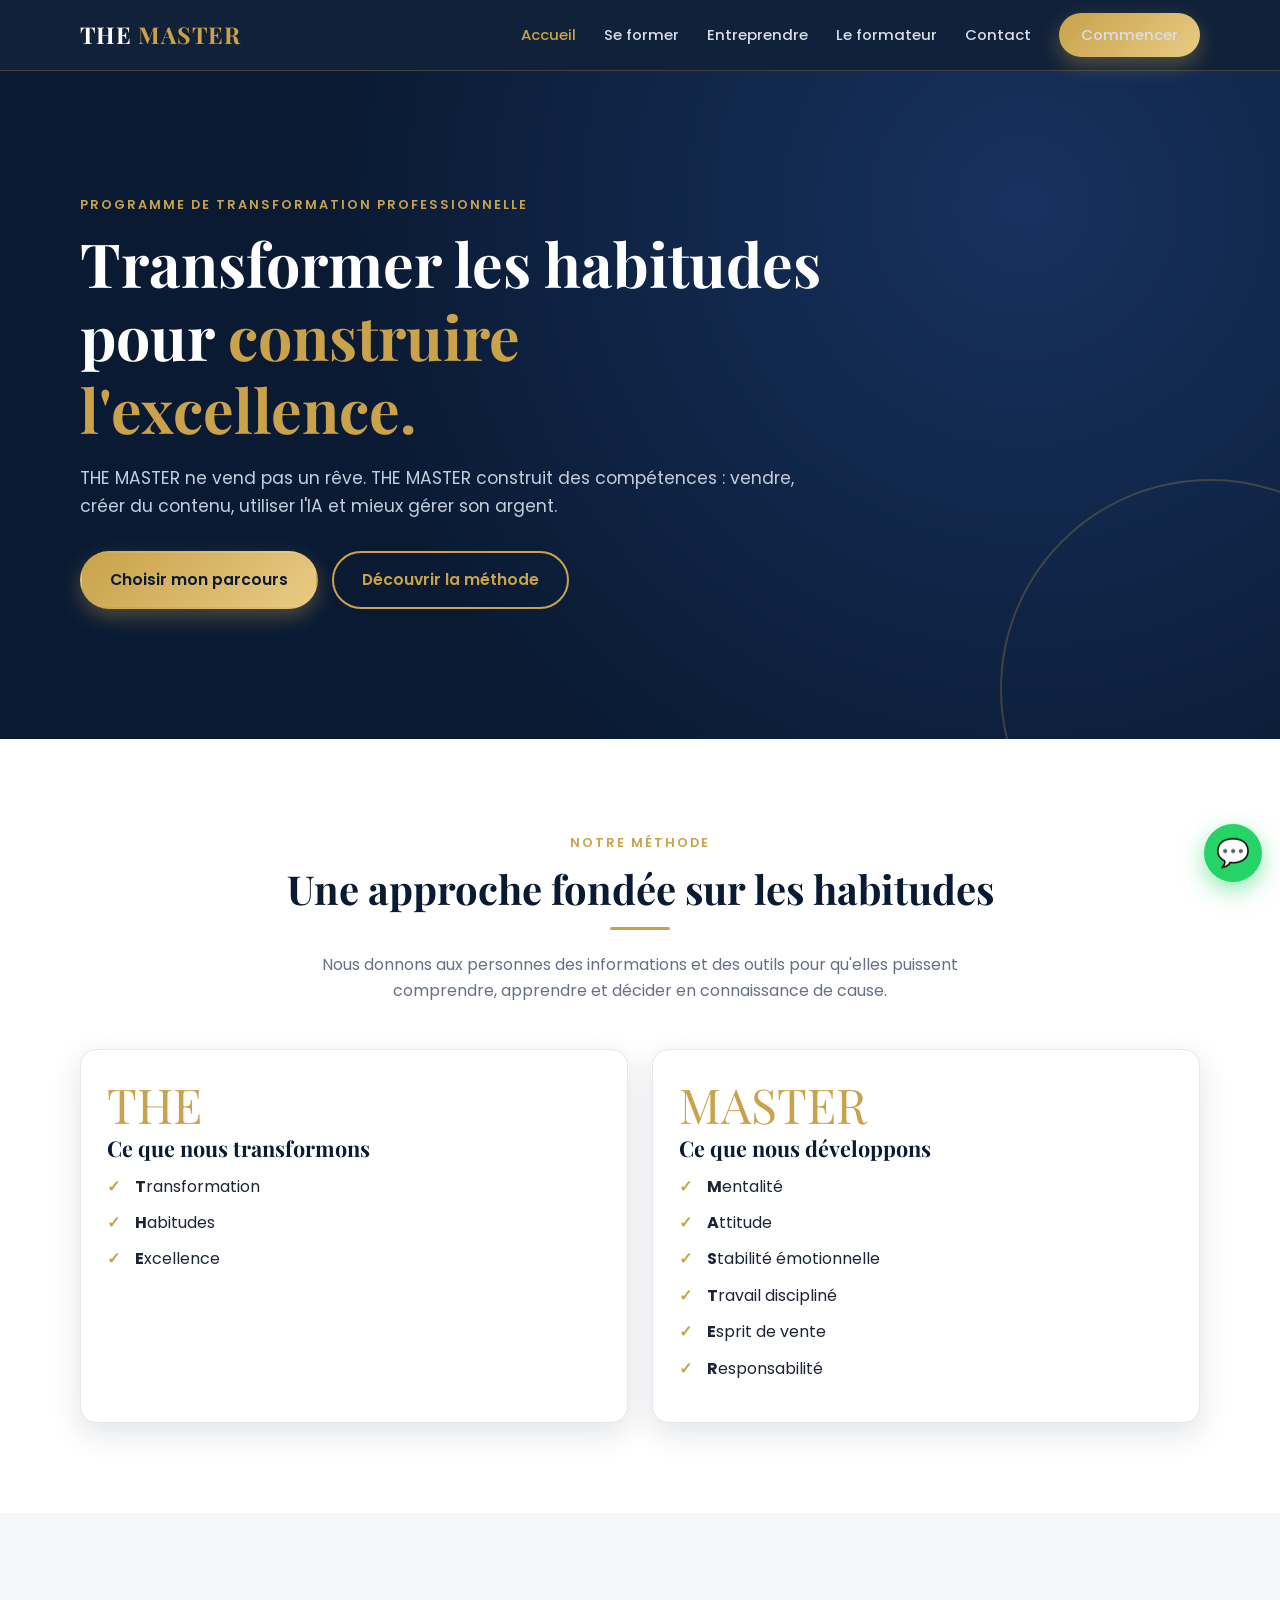
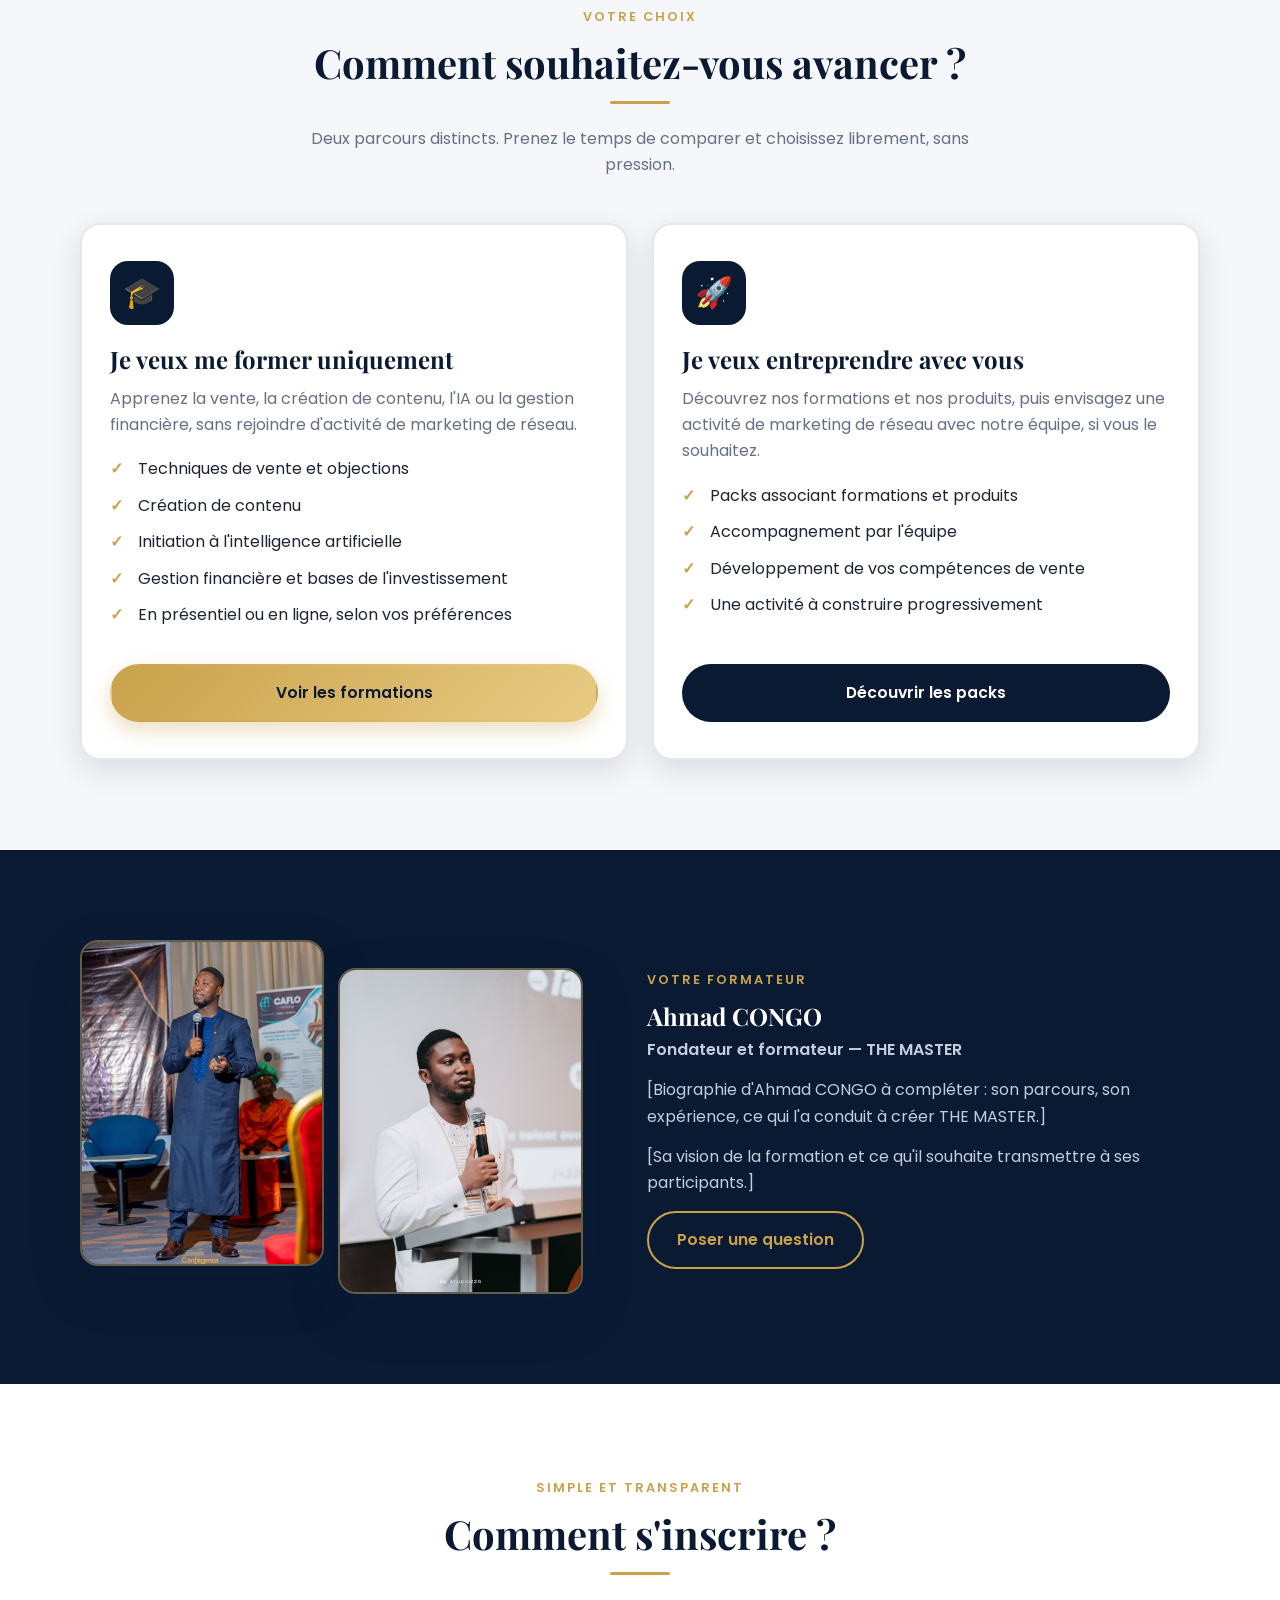
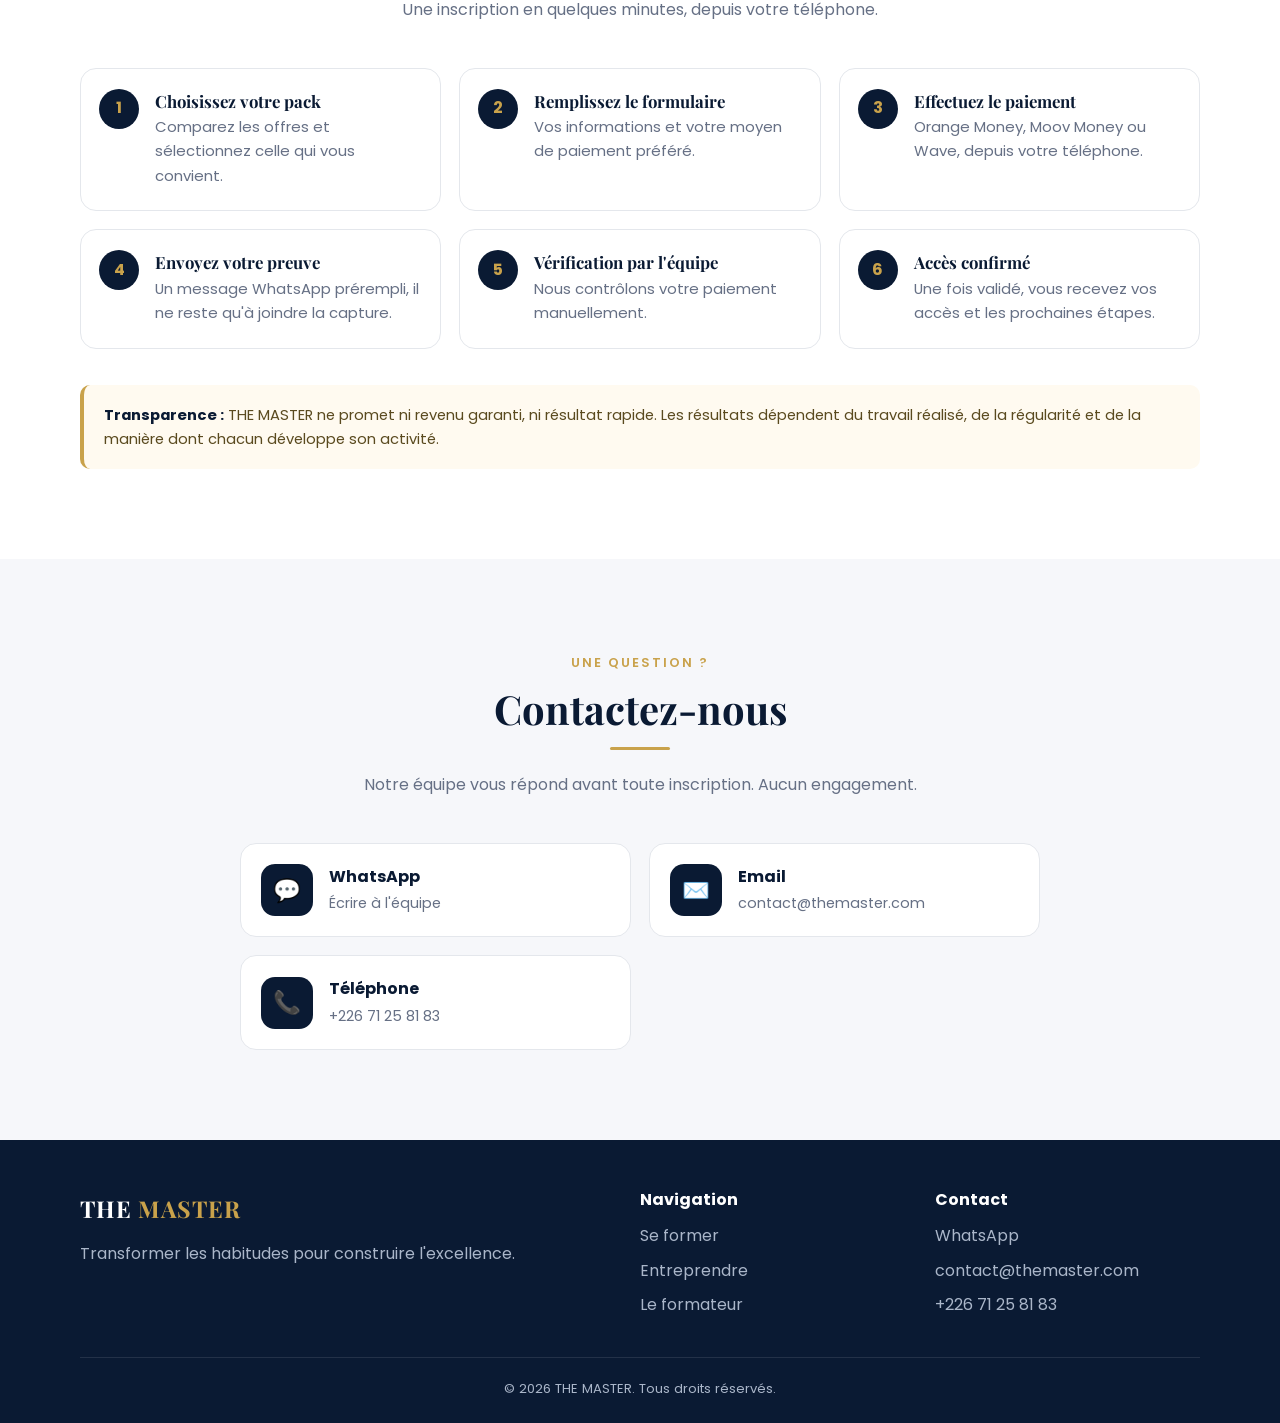
==== index.html @ 21743fec "1ere version the master" ====
<!DOCTYPE html>
<html lang="fr">
<head>
  <meta charset="UTF-8">
  <meta name="viewport" content="width=device-width, initial-scale=1.0">
  <title>THE MASTER — Transformer les habitudes pour construire l'excellence</title>
  <meta name="description" content="THE MASTER est un programme de transformation professionnelle : formations en vente, création de contenu, IA et gestion financière.">
  <link rel="preconnect" href="https://fonts.googleapis.com">
  <link rel="preconnect" href="https://fonts.gstatic.com" crossorigin>
  <link href="https://fonts.googleapis.com/css2?family=Playfair+Display:wght@600;700&family=Poppins:wght@400;500;600&display=swap" rel="stylesheet">
  <link rel="stylesheet" href="css/style.css">
</head>
<body>

  <!-- ===== EN-TÊTE ===== -->
  <header class="site-header">
    <div class="container nav">
      <a href="index.html" class="logo">THE <span>MASTER</span></a>
      <button class="nav-toggle" aria-label="Ouvrir le menu" aria-expanded="false">
        <span></span><span></span><span></span>
      </button>
      <nav class="nav-links">
        <a href="index.html">Accueil</a>
        <a href="formation.html">Se former</a>
        <a href="entreprendre.html">Entreprendre</a>
        <a href="index.html#formateur">Le formateur</a>
        <a href="index.html#contact">Contact</a>
        <a href="index.html#choix" class="btn btn-primary">Commencer</a>
      </nav>
    </div>
  </header>

  <main>

    <!-- ===== HERO ===== -->
    <section class="hero">
      <div class="container">
        <div class="hero-content">
          <span class="eyebrow">Programme de transformation professionnelle</span>
          <h1>Transformer les habitudes pour <em>construire l'excellence.</em></h1>
          <p>THE MASTER ne vend pas un rêve. THE MASTER construit des compétences : vendre, créer du contenu, utiliser l'IA et mieux gérer son argent.</p>
          <div class="hero-actions">
            <a href="#choix" class="btn btn-primary">Choisir mon parcours</a>
            <a href="#presentation" class="btn btn-outline">Découvrir la méthode</a>
          </div>
        </div>
      </div>
    </section>

    <!-- ===== PRÉSENTATION ===== -->
    <section class="section" id="presentation">
      <div class="container text-center">
        <span class="eyebrow">Notre méthode</span>
        <h2 class="section-title">Une approche fondée sur les habitudes</h2>
        <div class="gold-line"></div>
        <p class="section-sub">Nous donnons aux personnes des informations et des outils pour qu'elles puissent comprendre, apprendre et décider en connaissance de cause.</p>

        <div class="grid-2" style="text-align:left;">
          <div class="card reveal">
            <div class="big-letter">THE</div>
            <h3>Ce que nous transformons</h3>
            <ul class="check-list">
              <li><strong>T</strong>ransformation</li>
              <li><strong>H</strong>abitudes</li>
              <li><strong>E</strong>xcellence</li>
            </ul>
          </div>
          <div class="card reveal">
            <div class="big-letter">MASTER</div>
            <h3>Ce que nous développons</h3>
            <ul class="check-list">
              <li><strong>M</strong>entalité</li>
              <li><strong>A</strong>ttitude</li>
              <li><strong>S</strong>tabilité émotionnelle</li>
              <li><strong>T</strong>ravail discipliné</li>
              <li><strong>E</strong>sprit de vente</li>
              <li><strong>R</strong>esponsabilité</li>
            </ul>
          </div>
        </div>
      </div>
    </section>

    <!-- ===== CHOIX DU PARCOURS ===== -->
    <section class="section section-alt" id="choix">
      <div class="container text-center">
        <span class="eyebrow">Votre choix</span>
        <h2 class="section-title">Comment souhaitez-vous avancer ?</h2>
        <div class="gold-line"></div>
        <p class="section-sub">Deux parcours distincts. Prenez le temps de comparer et choisissez librement, sans pression.</p>

        <div class="choice-grid" style="text-align:left;">
          <div class="choice-card reveal">
            <div class="choice-icon">🎓</div>
            <h3>Je veux me former uniquement</h3>
            <p>Apprenez la vente, la création de contenu, l'IA ou la gestion financière, sans rejoindre d'activité de marketing de réseau.</p>
            <ul class="check-list">
              <li>Techniques de vente et objections</li>
              <li>Création de contenu</li>
              <li>Initiation à l'intelligence artificielle</li>
              <li>Gestion financière et bases de l'investissement</li>
              <li>En présentiel ou en ligne, selon vos préférences</li>
            </ul>
            <a href="formation.html" class="btn btn-primary btn-block">Voir les formations</a>
          </div>

          <div class="choice-card reveal">
            <div class="choice-icon">🚀</div>
            <h3>Je veux entreprendre avec vous</h3>
            <p>Découvrez nos formations et nos produits, puis envisagez une activité de marketing de réseau avec notre équipe, si vous le souhaitez.</p>
            <ul class="check-list">
              <li>Packs associant formations et produits</li>
              <li>Accompagnement par l'équipe</li>
              <li>Développement de vos compétences de vente</li>
              <li>Une activité à construire progressivement</li>
            </ul>
            <a href="entreprendre.html" class="btn btn-dark btn-block">Découvrir les packs</a>
          </div>
        </div>
      </div>
    </section>

    <!-- ===== LE FORMATEUR ===== -->
    <!--
      IMAGES DU FORMATEUR :
      Place les photos dans le dossier  images/formateur/
        - ahmad-congo-1.jpg  (photo principale)
        - ahmad-congo-2.jpg  (photo secondaire)
      Si tu n'as qu'une seule photo, supprime le 2e bloc <div class="trainer-photo">.
    -->
    <section class="section section-dark" id="formateur">
      <div class="container">
        <div class="trainer-grid">
          <div class="trainer-photos reveal">
            <div class="trainer-photo">
              <img src="images/formateur/ahmad-congo-1.jpg" alt="Ahmad CONGO, formateur THE MASTER" loading="lazy">
            </div>
            <div class="trainer-photo">
              <img src="images/formateur/ahmad-congo-2.jpg" alt="Ahmad CONGO en formation" loading="lazy">
            </div>
          </div>

          <div class="trainer-bio reveal">
            <span class="eyebrow">Votre formateur</span>
            <h2>Ahmad CONGO</h2>
            <p class="trainer-role">Fondateur et formateur — THE MASTER</p>
            <!-- BIOGRAPHIE : remplace les paragraphes ci-dessous par la vraie biographie -->
            <p>[Biographie d'Ahmad CONGO à compléter : son parcours, son expérience, ce qui l'a conduit à créer THE MASTER.]</p>
            <p>[Sa vision de la formation et ce qu'il souhaite transmettre à ses participants.]</p>
            <a href="#contact" class="btn btn-outline">Poser une question</a>
          </div>
        </div>
      </div>
    </section>

    <!-- ===== COMMENT ÇA SE PASSE ===== -->
    <section class="section">
      <div class="container text-center">
        <span class="eyebrow">Simple et transparent</span>
        <h2 class="section-title">Comment s'inscrire ?</h2>
        <div class="gold-line"></div>
        <p class="section-sub">Une inscription en quelques minutes, depuis votre téléphone.</p>

        <div class="steps" style="text-align:left;">
          <div class="step reveal"><h4>Choisissez votre pack</h4><p>Comparez les offres et sélectionnez celle qui vous convient.</p></div>
          <div class="step reveal"><h4>Remplissez le formulaire</h4><p>Vos informations et votre moyen de paiement préféré.</p></div>
          <div class="step reveal"><h4>Effectuez le paiement</h4><p>Orange Money, Moov Money ou Wave, depuis votre téléphone.</p></div>
          <div class="step reveal"><h4>Envoyez votre preuve</h4><p>Un message WhatsApp prérempli, il ne reste qu'à joindre la capture.</p></div>
          <div class="step reveal"><h4>Vérification par l'équipe</h4><p>Nous contrôlons votre paiement manuellement.</p></div>
          <div class="step reveal"><h4>Accès confirmé</h4><p>Une fois validé, vous recevez vos accès et les prochaines étapes.</p></div>
        </div>

        <div class="notice" style="text-align:left;">
          <strong>Transparence :</strong> THE MASTER ne promet ni revenu garanti, ni résultat rapide. Les résultats dépendent du travail réalisé, de la régularité et de la manière dont chacun développe son activité.
        </div>
      </div>
    </section>

    <!-- ===== CONTACT ===== -->
    <section class="section section-alt" id="contact">
      <div class="container text-center">
        <span class="eyebrow">Une question ?</span>
        <h2 class="section-title">Contactez-nous</h2>
        <div class="gold-line"></div>
        <p class="section-sub">Notre équipe vous répond avant toute inscription. Aucun engagement.</p>

        <div class="contact-grid" style="text-align:left; max-width:800px; margin:0 auto;">
          <a class="contact-item" data-wa href="#">
            <div class="contact-ico">💬</div>
            <div><strong>WhatsApp</strong><span>Écrire à l'équipe</span></div>
          </a>
          <a class="contact-item" data-mail href="#">
            <div class="contact-ico">✉️</div>
            <div><strong>Email</strong><span data-mail-text></span></div>
          </a>
          <a class="contact-item" data-tel href="#">
            <div class="contact-ico">📞</div>
            <div><strong>Téléphone</strong><span data-tel-text></span></div>
          </a>
        </div>
      </div>
    </section>

  </main>

  <!-- ===== PIED DE PAGE ===== -->
  <footer class="site-footer">
    <div class="container">
      <div class="footer-grid">
        <div>
          <a href="index.html" class="logo">THE <span>MASTER</span></a>
          <p style="margin-top:12px;">Transformer les habitudes pour construire l'excellence.</p>
        </div>
        <div>
          <h4>Navigation</h4>
          <ul>
            <li><a href="formation.html">Se former</a></li>
            <li><a href="entreprendre.html">Entreprendre</a></li>
            <li><a href="index.html#formateur">Le formateur</a></li>
          </ul>
        </div>
        <div>
          <h4>Contact</h4>
          <ul>
            <li><a data-wa href="#">WhatsApp</a></li>
            <li><a data-mail href="#"><span data-mail-text></span></a></li>
            <li><a data-tel href="#"><span data-tel-text></span></a></li>
          </ul>
        </div>
      </div>
      <div class="footer-bottom">© <span data-year></span> THE MASTER. Tous droits réservés.</div>
    </div>
  </footer>

  <!-- Bouton WhatsApp flottant -->
  <a class="wa-float" data-wa href="#" aria-label="Discuter sur WhatsApp">💬</a>

  <script src="js/config.js"></script>
  <script src="js/main.js"></script>
</body>
</html>
---- css/style.css ----
/* ============ VARIABLES ============ */
:root {
  --navy: #0a1a33;
  --navy-2: #102548;
  --navy-3: #17325f;
  --gold: #c9a24b;
  --gold-2: #e8cb84;
  --white: #ffffff;
  --bg: #f6f7fa;
  --text: #1d2433;
  --muted: #667085;
  --line: #e4e7ec;
  --green: #25d366;
  --orange: #ff7900;
  --moov: #0a8f3c;
  --wave: #1dc8ff;
  --radius: 16px;
  --shadow: 0 10px 30px rgba(10, 26, 51, 0.12);
  --shadow-lg: 0 20px 50px rgba(10, 26, 51, 0.22);
  --max: 1160px;
}

/* ============ BASE ============ */
*, *::before, *::after { box-sizing: border-box; margin: 0; padding: 0; }
html { scroll-behavior: smooth; -webkit-text-size-adjust: 100%; }
body {
  font-family: "Poppins", "Segoe UI", Arial, sans-serif;
  color: var(--text);
  background: var(--white);
  line-height: 1.65;
  font-size: 16px;
  overflow-x: hidden;
}
img { max-width: 100%; display: block; }
a { color: inherit; text-decoration: none; }
ul { list-style: none; }
h1, h2, h3, h4 {
  font-family: "Playfair Display", Georgia, serif;
  line-height: 1.2;
  color: var(--navy);
}
.container { width: 100%; max-width: var(--max); margin: 0 auto; padding: 0 20px; }
.section { padding: 70px 0; }
.section-alt { background: var(--bg); }
.section-dark { background: var(--navy); color: #d7deea; }
.section-dark h2, .section-dark h3 { color: var(--white); }
.text-center { text-align: center; }

.eyebrow {
  display: inline-block;
  color: var(--gold);
  font-weight: 600;
  font-size: 0.8rem;
  letter-spacing: 2px;
  text-transform: uppercase;
  margin-bottom: 12px;
}
.section-title { font-size: clamp(1.7rem, 4.5vw, 2.5rem); margin-bottom: 14px; }
.section-sub { color: var(--muted); max-width: 680px; margin: 0 auto 44px; }
.section-dark .section-sub { color: #aab6c9; }
.gold-line { width: 60px; height: 3px; background: var(--gold); margin: 0 auto 22px; border-radius: 2px; }

/* ============ BOUTONS ============ */
.btn {
  display: inline-flex; align-items: center; justify-content: center; gap: 8px;
  padding: 14px 28px; border-radius: 50px; border: 2px solid transparent;
  font-family: inherit; font-weight: 600; font-size: 0.98rem; cursor: pointer;
  transition: all 0.25s ease; text-align: center;
}
.btn-primary { background: linear-gradient(135deg, var(--gold), var(--gold-2)); color: var(--navy); box-shadow: 0 8px 20px rgba(201, 162, 75, 0.35); }
.btn-primary:hover { transform: translateY(-2px); box-shadow: 0 12px 28px rgba(201, 162, 75, 0.5); }
.btn-outline { border-color: var(--gold); color: var(--gold); background: transparent; }
.btn-outline:hover { background: var(--gold); color: var(--navy); }
.btn-dark { background: var(--navy); color: var(--white); }
.btn-dark:hover { background: var(--navy-3); transform: translateY(-2px); }
.btn-whatsapp { background: var(--green); color: var(--white); box-shadow: 0 8px 20px rgba(37, 211, 102, 0.35); }
.btn-whatsapp:hover { transform: translateY(-2px); filter: brightness(1.05); }
.btn-block { width: 100%; }
.btn[disabled] { opacity: 0.5; cursor: not-allowed; transform: none; }

/* ============ EN-TÊTE ============ */
.site-header {
  position: sticky; top: 0; z-index: 100;
  background: rgba(10, 26, 51, 0.97); backdrop-filter: blur(8px);
  border-bottom: 1px solid rgba(201, 162, 75, 0.25);
}
.nav { display: flex; align-items: center; justify-content: space-between; height: 70px; }
.logo { font-family: "Playfair Display", Georgia, serif; font-size: 1.45rem; font-weight: 700; color: var(--white); letter-spacing: 1px; }
.logo span { color: var(--gold); }
.nav-links {
  position: absolute; top: 70px; left: 0; right: 0;
  background: var(--navy); display: none; flex-direction: column;
  padding: 10px 20px 24px; border-bottom: 1px solid rgba(201, 162, 75, 0.25);
}
.nav-links.open { display: flex; }
.nav-links a { color: #d7deea; padding: 13px 0; border-bottom: 1px solid rgba(255, 255, 255, 0.07); font-weight: 500; }
.nav-links a:hover, .nav-links a.active { color: var(--gold); }
.nav-links .btn { margin-top: 14px; border-bottom: 0; }
.nav-toggle { background: none; border: 0; cursor: pointer; display: flex; flex-direction: column; gap: 5px; padding: 8px; }
.nav-toggle span { display: block; width: 26px; height: 2px; background: var(--gold); transition: 0.3s; }

/* ============ HERO ============ */
.hero {
  background: radial-gradient(circle at 80% 20%, var(--navy-3), var(--navy) 60%);
  color: var(--white); padding: 80px 0 90px; position: relative; overflow: hidden;
}
.hero::after {
  content: ""; position: absolute; width: 420px; height: 420px; right: -140px; bottom: -160px;
  border: 2px solid rgba(201, 162, 75, 0.25); border-radius: 50%;
}
.hero-content { position: relative; z-index: 1; max-width: 760px; }
.hero h1 { color: var(--white); font-size: clamp(2.1rem, 7vw, 3.8rem); margin-bottom: 18px; }
.hero h1 em { color: var(--gold); font-style: normal; }
.hero p { color: #c3cddd; font-size: 1.08rem; margin-bottom: 30px; }
.hero-actions { display: flex; flex-direction: column; gap: 14px; }
.page-hero { padding: 60px 0 56px; }
.page-hero h1 { font-size: clamp(1.9rem, 6vw, 3rem); }

/* ============ PILIERS (THE / MASTER) ============ */
.grid-2, .grid-3, .choice-grid, .packs-grid { display: grid; gap: 24px; grid-template-columns: 1fr; }
.card {
  background: var(--white); border: 1px solid var(--line); border-radius: var(--radius);
  padding: 30px 26px; box-shadow: var(--shadow); transition: transform 0.3s;
}
.card:hover { transform: translateY(-4px); }
.card h3 { font-size: 1.35rem; margin-bottom: 12px; }
.card .big-letter { font-family: "Playfair Display", serif; font-size: 3rem; color: var(--gold); line-height: 1; margin-bottom: 8px; }
.check-list li { position: relative; padding-left: 28px; margin-bottom: 10px; }
.check-list li::before { content: "✓"; position: absolute; left: 0; color: var(--gold); font-weight: 700; }

/* ============ CHOIX DU PARCOURS ============ */
.choice-card {
  background: var(--white); border-radius: 20px; padding: 36px 28px;
  border: 2px solid var(--line); box-shadow: var(--shadow); transition: all 0.3s;
  display: flex; flex-direction: column;
}
.choice-card:hover { border-color: var(--gold); transform: translateY(-6px); box-shadow: var(--shadow-lg); }
.choice-icon {
  width: 64px; height: 64px; border-radius: 18px; display: grid; place-items: center;
  font-size: 1.9rem; background: var(--navy); margin-bottom: 20px;
}
.choice-card h3 { font-size: 1.5rem; margin-bottom: 12px; }
.choice-card p { color: var(--muted); margin-bottom: 18px; }
.choice-card .check-list { margin-bottom: 26px; flex-grow: 1; }

/* ============ FORMATEUR ============ */
.trainer-grid { display: grid; gap: 36px; grid-template-columns: 1fr; align-items: center; }
.trainer-photos { display: grid; grid-template-columns: 1fr 1fr; gap: 14px; }
.trainer-photo {
  border-radius: 18px; overflow: hidden; background: var(--navy-2); aspect-ratio: 3 / 4;
  border: 2px solid rgba(201, 162, 75, 0.45); box-shadow: var(--shadow-lg);
}
.trainer-photo:nth-child(2) { margin-top: 28px; }
.trainer-photo img { width: 100%; height: 100%; object-fit: cover; }
.trainer-photo.placeholder { display: grid; place-items: center; color: var(--gold); font-size: 0.9rem; text-align: center; padding: 14px; }
.trainer-bio h2 { margin-bottom: 6px; }
.trainer-role { color: var(--gold); font-weight: 600; margin-bottom: 16px; }
.trainer-bio p { margin-bottom: 14px; color: #c3cddd; }

/* ============ PACKS ============ */
.pack-card {
  position: relative; background: var(--white); border: 1px solid var(--line);
  border-radius: 20px; padding: 36px 28px 30px; box-shadow: var(--shadow);
  display: flex; flex-direction: column; transition: all 0.3s;
}
.pack-card:hover { transform: translateY(-6px); box-shadow: var(--shadow-lg); }
.pack-card.featured { border: 2px solid var(--gold); }
.pack-badge {
  position: absolute; top: -14px; left: 50%; transform: translateX(-50%);
  background: linear-gradient(135deg, var(--gold), var(--gold-2)); color: var(--navy);
  font-size: 0.75rem; font-weight: 700; padding: 6px 18px; border-radius: 50px;
  letter-spacing: 1px; text-transform: uppercase; white-space: nowrap;
}
.pack-name { font-size: 1.3rem; margin-bottom: 6px; }
.pack-desc { color: var(--muted); font-size: 0.93rem; margin-bottom: 18px; }
.pack-price { font-family: "Playfair Display", serif; font-size: 2.2rem; color: var(--navy); font-weight: 700; margin-bottom: 4px; }
.pack-price small { font-family: "Poppins", sans-serif; font-size: 0.9rem; color: var(--muted); font-weight: 500; }
.pack-price-note { color: var(--gold); font-size: 0.8rem; font-weight: 600; margin-bottom: 14px; }
.pack-list { margin: 18px 0 26px; flex-grow: 1; border-top: 1px solid var(--line); padding-top: 18px; }
.pack-list li { position: relative; padding-left: 26px; margin-bottom: 10px; font-size: 0.94rem; }
.pack-list li::before { content: "✓"; position: absolute; left: 0; color: var(--gold); font-weight: 700; }
.pack-list li.todo { color: var(--muted); font-style: italic; }
.pack-list li.todo::before { content: "…"; }

/* ============ AVERTISSEMENTS / INFO ============ */
.notice {
  background: #fffaf0; border-left: 4px solid var(--gold); border-radius: 10px;
  padding: 18px 20px; font-size: 0.92rem; color: #5a4a1f; margin-top: 36px;
}
.notice strong { color: var(--navy); }
.info-box { background: var(--bg); border: 1px dashed var(--gold); border-radius: 14px; padding: 20px; font-size: 0.95rem; }

/* ============ SECTION FOREVER (dépliable) ============ */
.collapsible { display: none; margin-top: 30px; }
.collapsible.open { display: block; animation: fadeIn 0.5s ease; }
.forever-box {
  background: var(--white); border: 1px solid var(--line); border-radius: 20px;
  padding: 34px 26px; box-shadow: var(--shadow);
}
.forever-box h3 { font-size: 1.6rem; margin-bottom: 14px; }
.forever-box p { margin-bottom: 14px; color: var(--muted); }
.toggle-wrap { text-align: center; margin-top: 30px; }
@keyframes fadeIn { from { opacity: 0; transform: translateY(10px); } to { opacity: 1; transform: none; } }

/* ============ ÉTAPES / PROCESSUS ============ */
.steps { counter-reset: step; display: grid; gap: 18px; grid-template-columns: 1fr; }
.step { position: relative; background: var(--white); border-radius: 16px; padding: 22px 20px 22px 74px; border: 1px solid var(--line); }
.step::before {
  counter-increment: step; content: counter(step);
  position: absolute; left: 18px; top: 20px; width: 40px; height: 40px; border-radius: 50%;
  background: var(--navy); color: var(--gold); font-weight: 700; display: grid; place-items: center;
}
.step h4 { font-size: 1.05rem; margin-bottom: 4px; }
.step p { color: var(--muted); font-size: 0.93rem; }

/* ============ FORMULAIRE & PAIEMENT ============ */
.form-card {
  background: var(--white); border-radius: 20px; padding: 30px 22px;
  box-shadow: var(--shadow-lg); border: 1px solid var(--line); max-width: 760px; margin: 0 auto;
}
.form-card h2 { font-size: 1.5rem; margin-bottom: 6px; }
.form-card .form-sub { color: var(--muted); margin-bottom: 26px; font-size: 0.93rem; }
.form-block { margin-bottom: 32px; }
.form-block-title { font-weight: 700; color: var(--navy); margin-bottom: 14px; font-size: 1.05rem; }
.form-group { margin-bottom: 16px; }
.form-group label { display: block; font-weight: 600; font-size: 0.88rem; margin-bottom: 6px; color: var(--navy); }
.form-group input, .form-group select {
  width: 100%; padding: 14px 16px; border: 1.5px solid var(--line); border-radius: 12px;
  font-family: inherit; font-size: 1rem; background: var(--white); color: var(--text);
  transition: border-color 0.2s, box-shadow 0.2s;
}
.form-group input:focus, .form-group select:focus {
  outline: none; border-color: var(--gold); box-shadow: 0 0 0 4px rgba(201, 162, 75, 0.18);
}
.form-group .hint { font-size: 0.8rem; color: var(--muted); margin-top: 5px; }
.error-msg { color: #c0392b; font-size: 0.85rem; margin-top: 6px; display: none; }
.form-group.invalid input, .form-group.invalid select { border-color: #c0392b; }
.form-group.invalid .error-msg { display: block; }

.recap-box {
  background: var(--navy); color: var(--white); border-radius: 14px; padding: 18px 20px;
  display: flex; justify-content: space-between; align-items: center; gap: 12px; flex-wrap: wrap; margin-bottom: 26px;
}
.recap-box .recap-pack { font-weight: 600; }
.recap-box .recap-price { color: var(--gold); font-family: "Playfair Display", serif; font-size: 1.5rem; font-weight: 700; }

.payment-options { display: grid; gap: 12px; grid-template-columns: 1fr; }
.payment-option { position: relative; display: block; cursor: pointer; }
.payment-option input { position: absolute; opacity: 0; pointer-events: none; }
.payment-card {
  display: flex; align-items: center; gap: 14px; padding: 16px 18px;
  border: 2px solid var(--line); border-radius: 14px; background: var(--white); transition: all 0.25s; font-weight: 600;
}
.payment-dot { width: 18px; height: 18px; border-radius: 50%; flex-shrink: 0; }
.dot-orange { background: var(--orange); }
.dot-moov { background: var(--moov); }
.dot-wave { background: var(--wave); }
.payment-option input:checked + .payment-card { border-color: var(--gold); background: #fffaf0; box-shadow: 0 6px 18px rgba(201, 162, 75, 0.22); }
.payment-option input:focus-visible + .payment-card { outline: 3px solid var(--gold); }

.payment-details { display: none; margin-top: 22px; background: var(--bg); border: 1px solid var(--line); border-radius: 16px; padding: 22px 20px; }
.payment-details.show { display: block; animation: fadeIn 0.4s ease; }
.pay-line { display: flex; justify-content: space-between; gap: 12px; padding: 10px 0; border-bottom: 1px solid var(--line); font-size: 0.95rem; flex-wrap: wrap; }
.pay-line:last-of-type { border-bottom: 0; }
.pay-line span:first-child { color: var(--muted); }
.pay-line strong { color: var(--navy); word-break: break-all; }
.code-box {
  background: var(--navy); color: var(--gold-2); border-radius: 12px; padding: 14px 16px;
  font-family: "Courier New", monospace; font-size: 0.95rem; word-break: break-all; margin: 14px 0;
}
.pay-steps { margin: 16px 0 6px 20px; list-style: decimal; font-size: 0.93rem; color: var(--text); }
.pay-steps li { margin-bottom: 6px; }
.btn-small { padding: 10px 18px; font-size: 0.85rem; }

.status-badge { display: inline-block; padding: 8px 18px; border-radius: 50px; font-weight: 700; font-size: 0.85rem; }
.status-pending { background: #fff3cd; color: #8a6d00; }
.status-ok { background: #d4f5df; color: #0b6b2e; }

/* ============ CONFIRMATION ============ */
.confirm-card { max-width: 720px; margin: 0 auto; text-align: center; background: var(--white); border-radius: 22px; padding: 44px 24px; box-shadow: var(--shadow-lg); }
.confirm-icon { width: 80px; height: 80px; border-radius: 50%; background: #fff3cd; display: grid; place-items: center; font-size: 2.2rem; margin: 0 auto 20px; }
.confirm-card h1 { font-size: 1.9rem; margin-bottom: 12px; }
.confirm-card .steps { text-align: left; margin: 28px 0; }

/* ============ CONTACT ============ */
.contact-grid { display: grid; gap: 18px; grid-template-columns: 1fr; }
.contact-item {
  display: flex; align-items: center; gap: 16px; background: var(--white); border: 1px solid var(--line);
  border-radius: 16px; padding: 20px; transition: all 0.25s;
}
.contact-item:hover { border-color: var(--gold); transform: translateY(-3px); box-shadow: var(--shadow); }
.contact-ico { width: 52px; height: 52px; border-radius: 14px; background: var(--navy); display: grid; place-items: center; font-size: 1.4rem; flex-shrink: 0; }
.contact-item strong { display: block; color: var(--navy); }
.contact-item span { color: var(--muted); font-size: 0.9rem; word-break: break-all; }

/* ============ PIED DE PAGE ============ */
.site-footer { background: var(--navy); color: #aab6c9; padding: 50px 0 24px; }
.footer-grid { display: grid; gap: 30px; grid-template-columns: 1fr; margin-bottom: 30px; }
.site-footer h4 { color: var(--white); font-family: "Poppins", sans-serif; font-size: 1rem; margin-bottom: 14px; }
.site-footer li { margin-bottom: 8px; }
.site-footer a:hover { color: var(--gold); }
.footer-bottom { border-top: 1px solid rgba(255, 255, 255, 0.1); padding-top: 20px; font-size: 0.82rem; text-align: center; }

/* ============ BOUTON WHATSAPP FLOTTANT ============ */
.wa-float {
  position: fixed; right: 18px; bottom: 18px; z-index: 90; width: 58px; height: 58px; border-radius: 50%;
  background: var(--green); color: var(--white); display: grid; place-items: center; font-size: 1.7rem;
  box-shadow: 0 8px 22px rgba(37, 211, 102, 0.5); transition: transform 0.25s;
}
.wa-float:hover { transform: scale(1.1); }

/* ============ ANIMATION D'APPARITION ============ */
.reveal { opacity: 0; transform: translateY(26px); transition: opacity 0.7s ease, transform 0.7s ease; }
.reveal.visible { opacity: 1; transform: none; }
@media (prefers-reduced-motion: reduce) {
  .reveal { opacity: 1; transform: none; transition: none; }
  html { scroll-behavior: auto; }
}

/* ============ TABLETTE (≥ 700px) ============ */
@media (min-width: 700px) {
  .section { padding: 90px 0; }
  .hero-actions { flex-direction: row; }
  .grid-2, .choice-grid { grid-template-columns: repeat(2, 1fr); }
  .grid-3, .packs-grid { grid-template-columns: repeat(2, 1fr); }
  .payment-options { grid-template-columns: repeat(3, 1fr); }
  .contact-grid { grid-template-columns: repeat(2, 1fr); }
  .footer-grid { grid-template-columns: 2fr 1fr 1fr; }
  .form-card { padding: 44px 40px; }
  .steps { grid-template-columns: repeat(2, 1fr); }
}

/* ============ ORDINATEUR (≥ 1000px) ============ */
@media (min-width: 1000px) {
  .nav-toggle { display: none; }
  .nav-links {
    position: static; display: flex; flex-direction: row; align-items: center; gap: 28px;
    padding: 0; background: none; border: 0;
  }
  .nav-links a { border: 0; padding: 0; font-size: 0.93rem; }
  .nav-links .btn { margin: 0; padding: 10px 22px; }
  .grid-3, .packs-grid { grid-template-columns: repeat(3, 1fr); }
  .trainer-grid { grid-template-columns: 1fr 1.1fr; gap: 64px; }
  .hero { padding: 120px 0 130px; }
  .steps { grid-template-columns: repeat(3, 1fr); }
}

/* ============ TABLEAU DE COMPARAISON ============ */
.table-wrap { overflow-x: auto; background: var(--white); border-radius: 16px; box-shadow: var(--shadow); border: 1px solid var(--line); -webkit-overflow-scrolling: touch; }
.compare-table { width: 100%; border-collapse: collapse; min-width: 580px; font-size: 0.93rem; }
.compare-table th, .compare-table td { padding: 14px 16px; text-align: center; border-bottom: 1px solid var(--line); }
.compare-table th:first-child, .compare-table td:first-child { text-align: left; font-weight: 500; }
.compare-table thead th { background: var(--navy); color: var(--white); font-family: "Poppins", sans-serif; font-size: 0.9rem; border-bottom: 0; }
.compare-table thead th.col-featured { background: var(--gold); color: var(--navy); }
.compare-table tbody tr:last-child td { border-bottom: 0; }
.compare-table .yes { color: var(--gold); font-weight: 700; font-size: 1.1rem; }
.compare-table .no { color: #c4cad4; }
.compare-table .price-row td { font-weight: 700; color: var(--navy); background: var(--bg); }
.table-hint { font-size: 0.8rem; color: var(--muted); margin-top: 10px; text-align: center; }
@media (min-width: 700px) { .table-hint { display: none; } }

/* ============ CASE À COCHER & COPIE ============ */
.check-row { display: flex; gap: 12px; align-items: flex-start; font-size: 0.9rem; color: var(--text); cursor: pointer; }
.check-row input { width: 20px; height: 20px; margin-top: 3px; accent-color: var(--gold); flex-shrink: 0; }
.pay-actions { display: flex; gap: 10px; flex-wrap: wrap; margin-top: 4px; }
.form-intro { text-align: center; max-width: 640px; margin: 0 auto 34px; }
.form-intro h1 { font-size: clamp(1.8rem, 5vw, 2.4rem); margin-bottom: 10px; }
.form-intro p { color: var(--muted); }
.pending-note { margin-top: 18px; font-size: 0.88rem; color: var(--muted); text-align: center; }
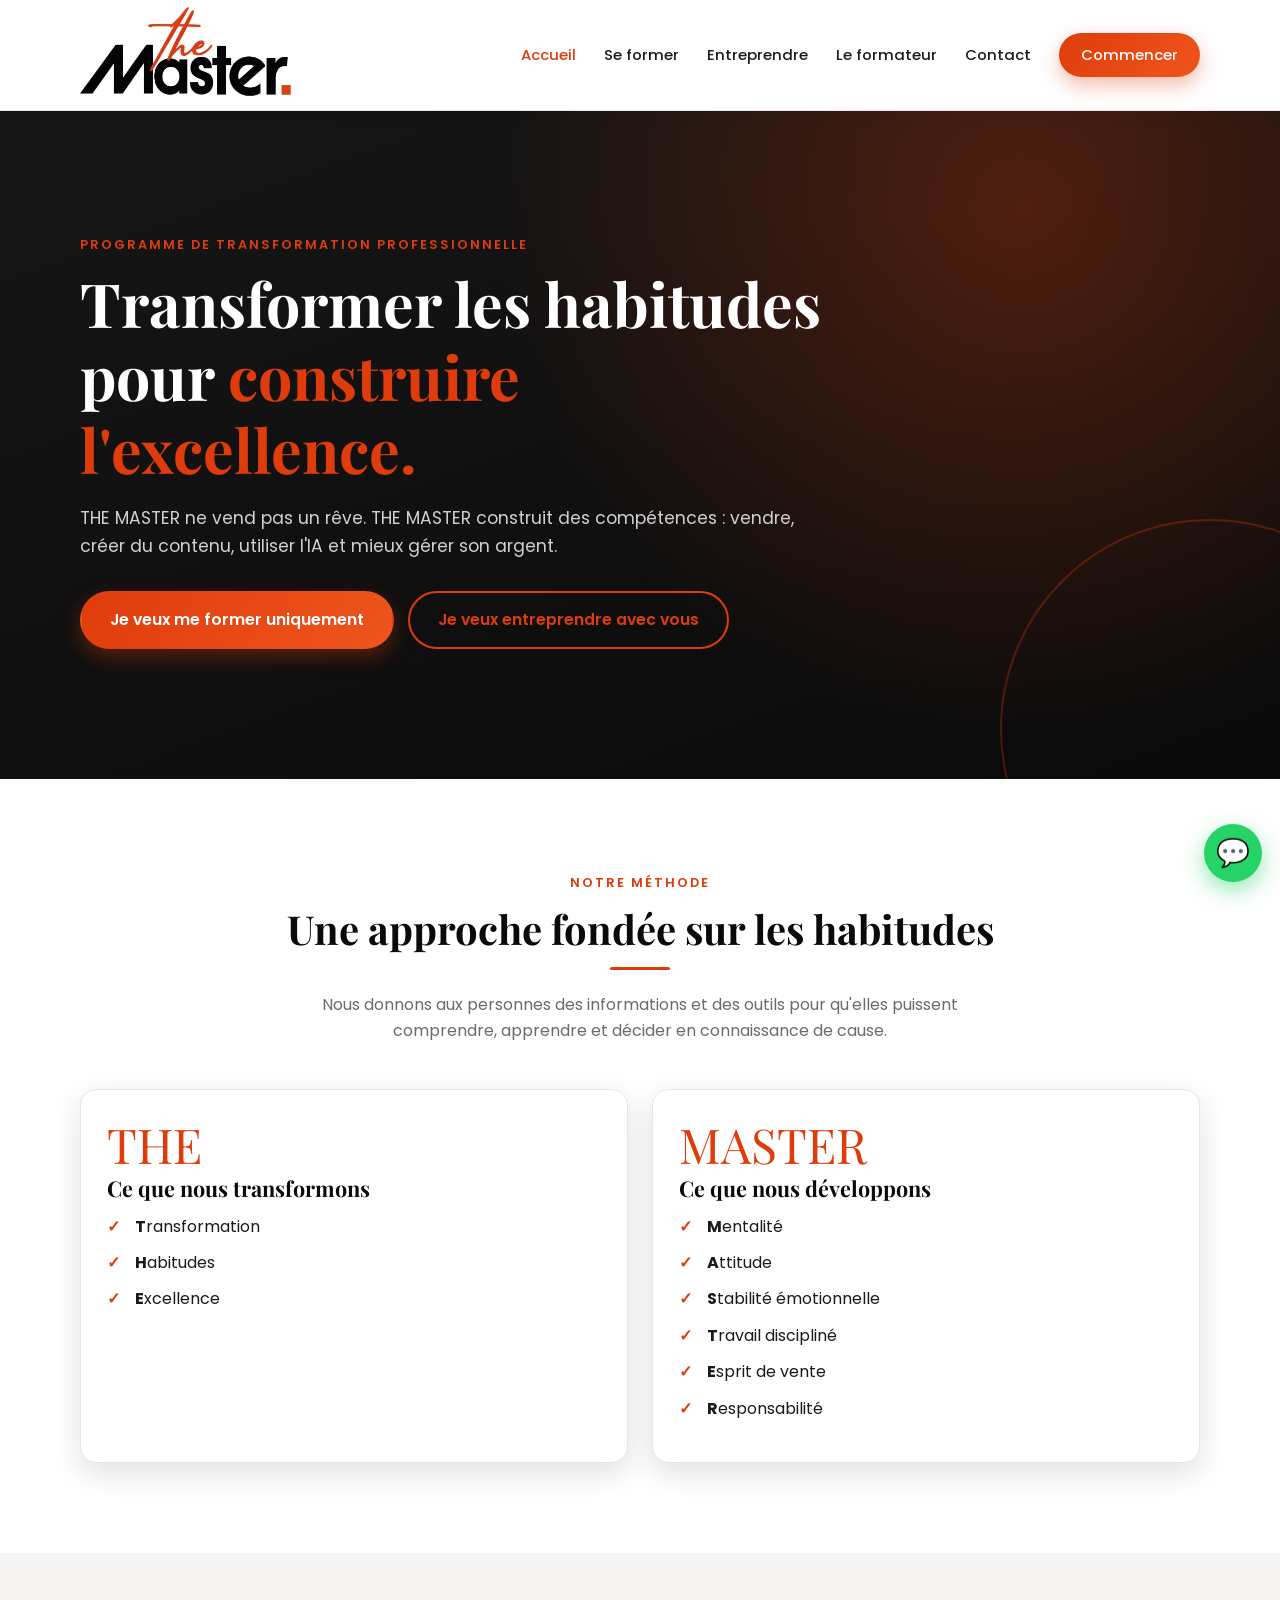
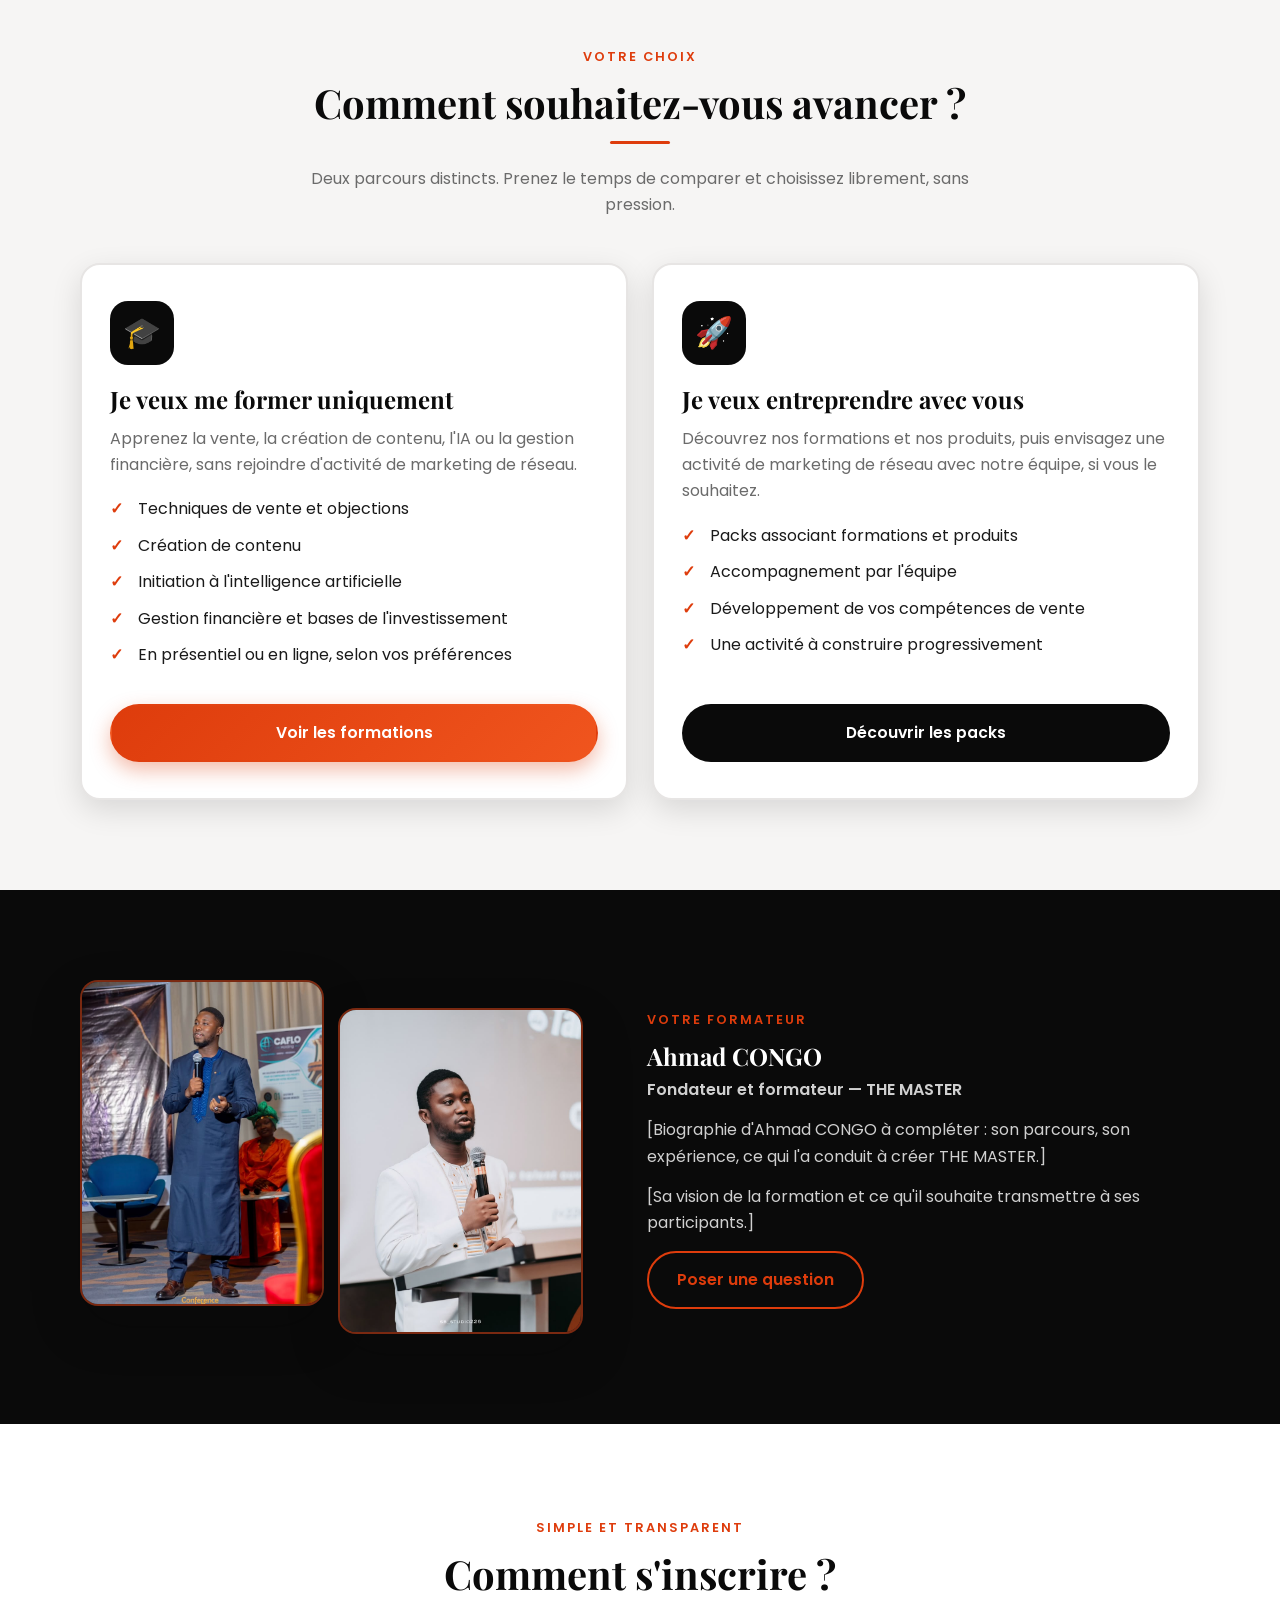
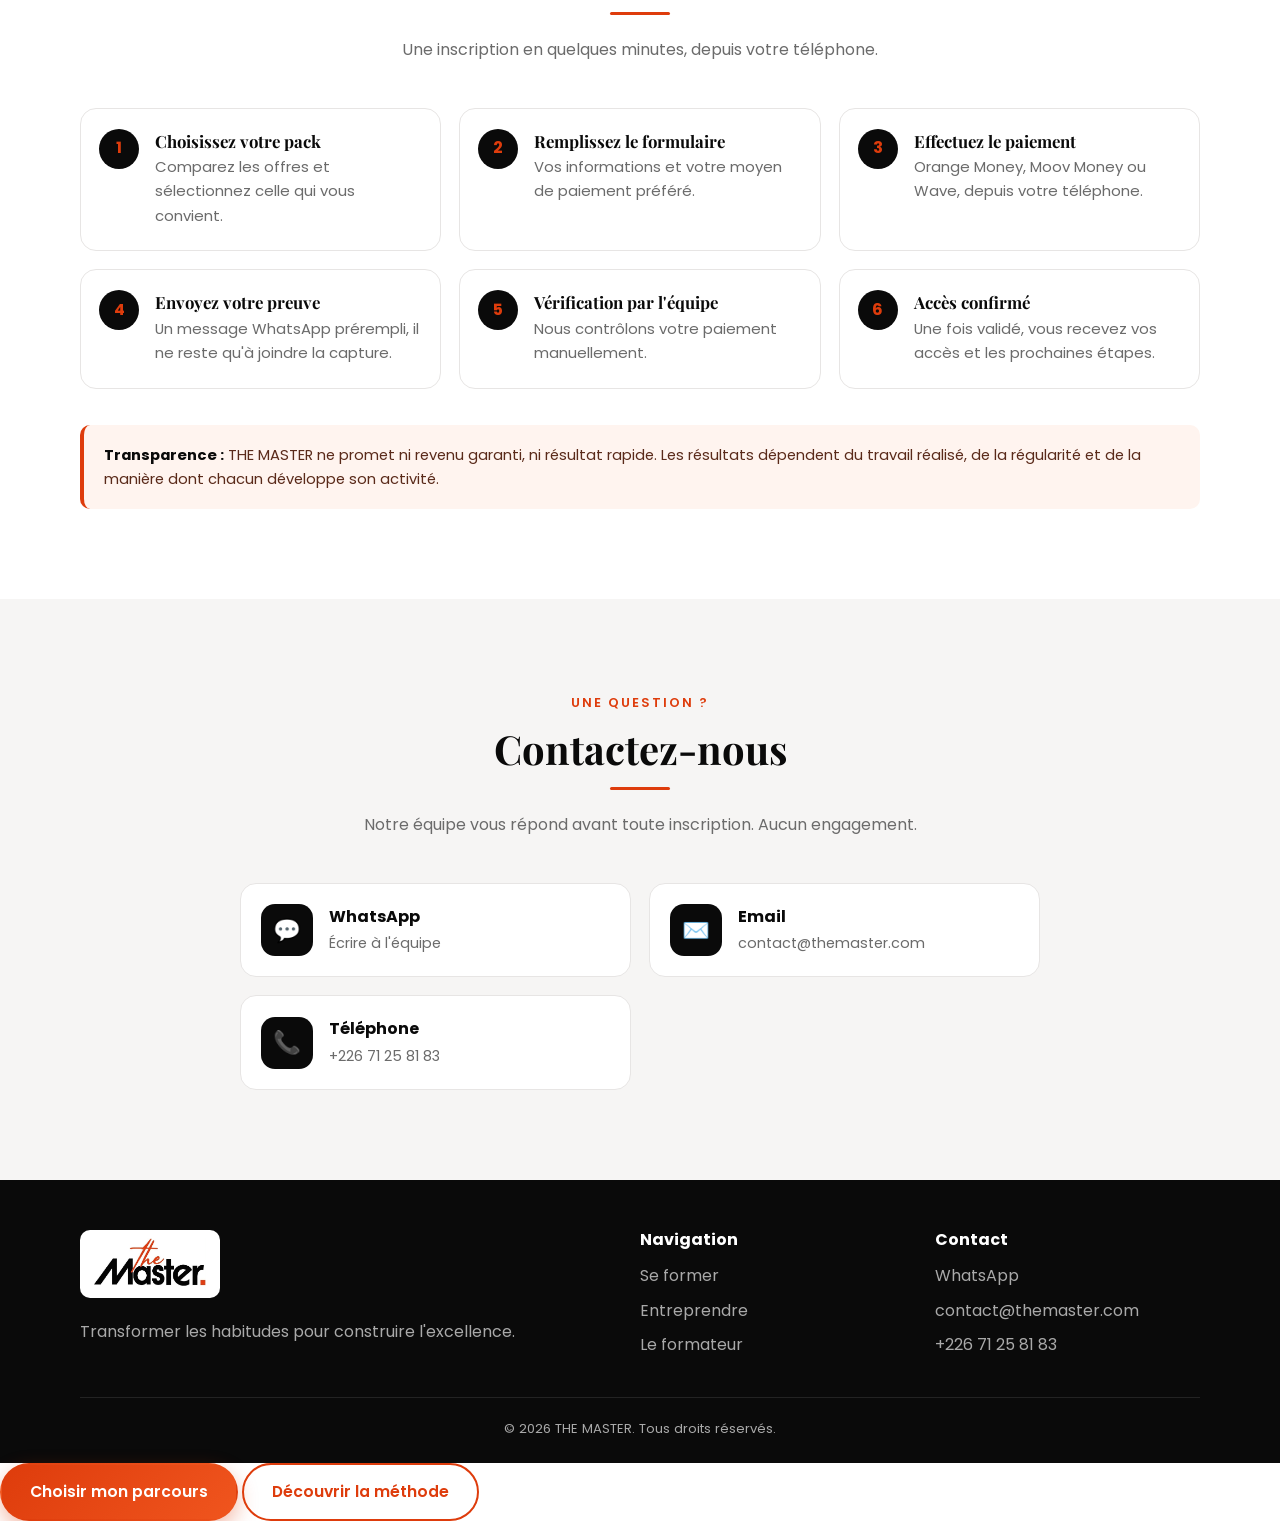
==== commit 351c2a68: "2nd version" ====
--- a/index.html
+++ b/index.html
@@ -9,13 +9,14 @@
   <link rel="preconnect" href="https://fonts.gstatic.com" crossorigin>
   <link href="https://fonts.googleapis.com/css2?family=Playfair+Display:wght@600;700&family=Poppins:wght@400;500;600&display=swap" rel="stylesheet">
   <link rel="stylesheet" href="css/style.css">
+<link rel="icon" href="images/logo.png">
 </head>
 <body>
 
   <!-- ===== EN-TÊTE ===== -->
   <header class="site-header">
     <div class="container nav">
-      <a href="index.html" class="logo">THE <span>MASTER</span></a>
+      <a href="index.html" class="logo"><img src="images/logo.png" alt="THE MASTER" class="logo-img"></a>
       <button class="nav-toggle" aria-label="Ouvrir le menu" aria-expanded="false">
         <span></span><span></span><span></span>
       </button>
@@ -40,8 +41,8 @@
           <h1>Transformer les habitudes pour <em>construire l'excellence.</em></h1>
           <p>THE MASTER ne vend pas un rêve. THE MASTER construit des compétences : vendre, créer du contenu, utiliser l'IA et mieux gérer son argent.</p>
           <div class="hero-actions">
-            <a href="#choix" class="btn btn-primary">Choisir mon parcours</a>
-            <a href="#presentation" class="btn btn-outline">Découvrir la méthode</a>
+             <a href="formation.html" class="btn btn-primary">Je veux me former uniquement</a>
+             <a href="entreprendre.html" class="btn btn-outline">Je veux entreprendre avec vous</a>
           </div>
         </div>
       </div>
@@ -208,7 +209,7 @@
     <div class="container">
       <div class="footer-grid">
         <div>
-          <a href="index.html" class="logo">THE <span>MASTER</span></a>
+          <a href="index.html" class="logo"><img src="images/logo.png" alt="THE MASTER" class="logo-img"></a>
           <p style="margin-top:12px;">Transformer les habitudes pour construire l'excellence.</p>
         </div>
         <div>
@@ -238,4 +239,9 @@
   <script src="js/config.js"></script>
   <script src="js/main.js"></script>
 </body>
-</html>+</html>
+
+
+
+<a href="#choix" class="btn btn-primary">Choisir mon parcours</a>
+<a href="#presentation" class="btn btn-outline">Découvrir la méthode</a>
--- a/css/style.css
+++ b/css/style.css
@@ -366,4 +366,91 @@
 .form-intro { text-align: center; max-width: 640px; margin: 0 auto 34px; }
 .form-intro h1 { font-size: clamp(1.8rem, 5vw, 2.4rem); margin-bottom: 10px; }
 .form-intro p { color: var(--muted); }
-.pending-note { margin-top: 18px; font-size: 0.88rem; color: var(--muted); text-align: center; }+.pending-note { margin-top: 18px; font-size: 0.88rem; color: var(--muted); text-align: center; }
+
+/* ============ THÈME COULEURS DU LOGO (noir / orange / blanc) ============ */
+:root {
+  --navy: #0a0a0a;
+  --navy-2: #161616;
+  --navy-3: #262626;
+  --gold: #de3c0c;
+  --gold-2: #f0551e;
+  --bg: #f6f5f4;
+  --text: #1a1a1a;
+  --muted: #6b6b6b;
+  --line: #e7e5e4;
+  --shadow: 0 10px 30px rgba(10, 10, 10, 0.12);
+  --shadow-lg: 0 20px 50px rgba(10, 10, 10, 0.22);
+}
+
+/* ----- En-tête blanc avec logo ----- */
+.site-header {
+  background: rgba(255, 255, 255, 0.97);
+  border-bottom: 1px solid var(--line);
+  box-shadow: 0 2px 14px rgba(0, 0, 0, 0.05);
+}
+.logo-img { height: 46px; width: auto; display: block; }
+.nav-links a { color: var(--text); }
+.nav-links a:hover, .nav-links a.active { color: var(--gold); }
+.nav-links a.btn-primary, .nav-links a.btn-primary:hover { color: #fff; }
+@media (max-width: 999px) {
+  .nav-links { background: #fff; border-bottom: 1px solid var(--line); }
+  .nav-links a { border-bottom-color: var(--line); }
+}
+
+/* ----- Boutons ----- */
+.btn-primary {
+  background: linear-gradient(135deg, var(--gold), var(--gold-2));
+  color: #fff;
+  box-shadow: 0 8px 20px rgba(222, 60, 12, 0.35);
+}
+.btn-primary:hover { box-shadow: 0 12px 28px rgba(222, 60, 12, 0.5); }
+.btn-outline:hover { color: #fff; }
+
+/* ----- Hero noir avec lueur orange ----- */
+.hero {
+  background:
+    radial-gradient(circle at 80% 15%, rgba(222, 60, 12, 0.3), transparent 45%),
+    linear-gradient(160deg, #161616, #0a0a0a);
+}
+.hero::after { border-color: rgba(222, 60, 12, 0.3); }
+.hero p, .trainer-bio p { color: #d0d0d0; }
+
+/* ----- Sections sombres et pied de page (gris neutres) ----- */
+.section-dark { color: #d6d6d6; }
+.section-dark .section-sub { color: #a9a9a9; }
+.site-footer { color: #a9a9a9; }
+.site-footer .logo { display: inline-block; background: #fff; padding: 8px 14px; border-radius: 10px; }
+.site-footer .logo-img { height: 38px; }
+
+/* ----- Éléments mis en valeur ----- */
+.pack-badge { color: #fff; }
+.compare-table thead th.col-featured { background: var(--gold); color: #fff; }
+.notice { background: #fff4ef; color: #5a2a1a; }
+.payment-option input:checked + .payment-card {
+  background: #fff4ef;
+  box-shadow: 0 6px 18px rgba(222, 60, 12, 0.2);
+}
+.form-group input:focus, .form-group select:focus { box-shadow: 0 0 0 4px rgba(222, 60, 12, 0.18); }
+.trainer-photo { border-color: rgba(222, 60, 12, 0.5); }
+
+/* ============ LOGO PLUS GRAND ============ */
+.nav { height: 88px; }
+.logo-img { height: 68px; }
+
+/* le menu mobile doit s'ouvrir juste sous l'en-tête, quelle que soit sa hauteur */
+@media (max-width: 999px) {
+  .nav-links { top: 100%; }
+}
+
+/* ordinateur : en-tête et logo encore plus grands */
+@media (min-width: 1000px) {
+  .nav { height: 110px; }
+  .logo-img { height: 98px; }
+}
+
+/* les liens du type index.html#formateur ne passent plus sous l'en-tête */
+html { scroll-padding-top: 110px; }
+
+/* pied de page */
+.site-footer .logo-img { height: 52px; }
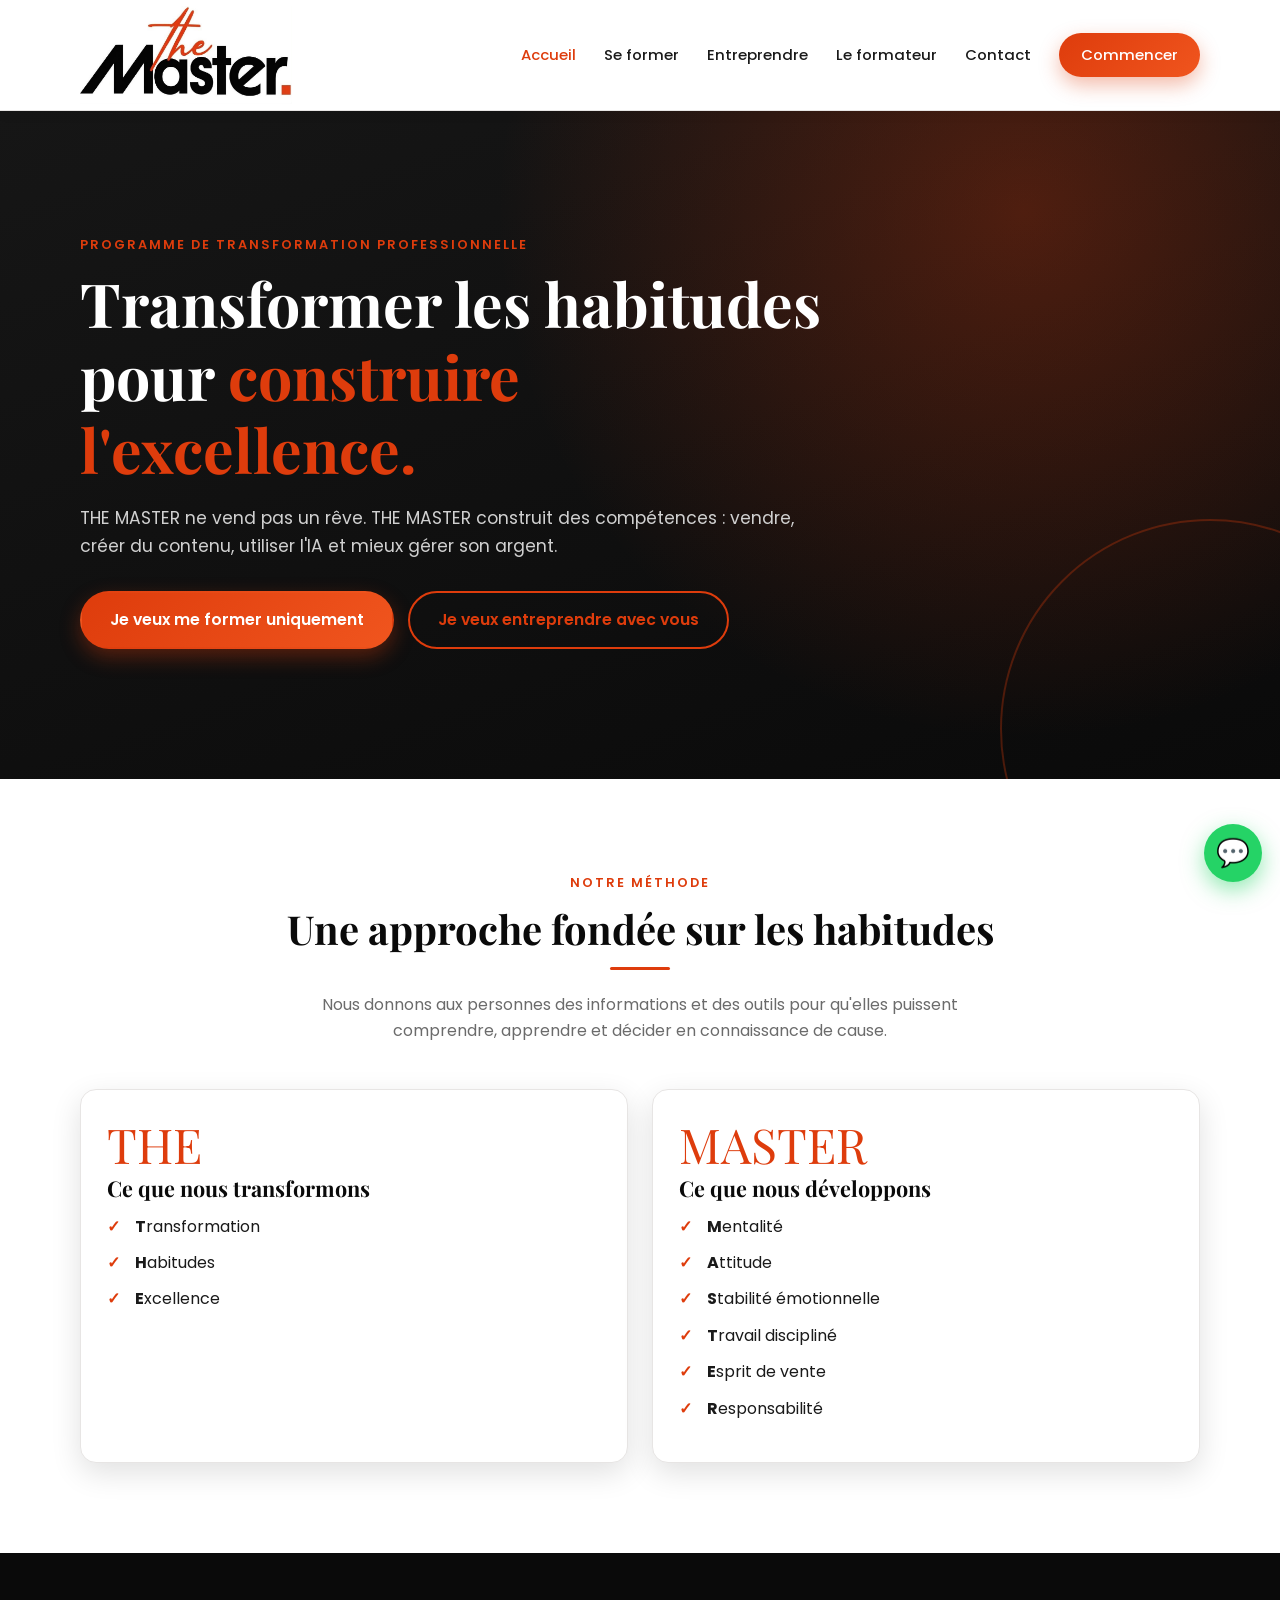
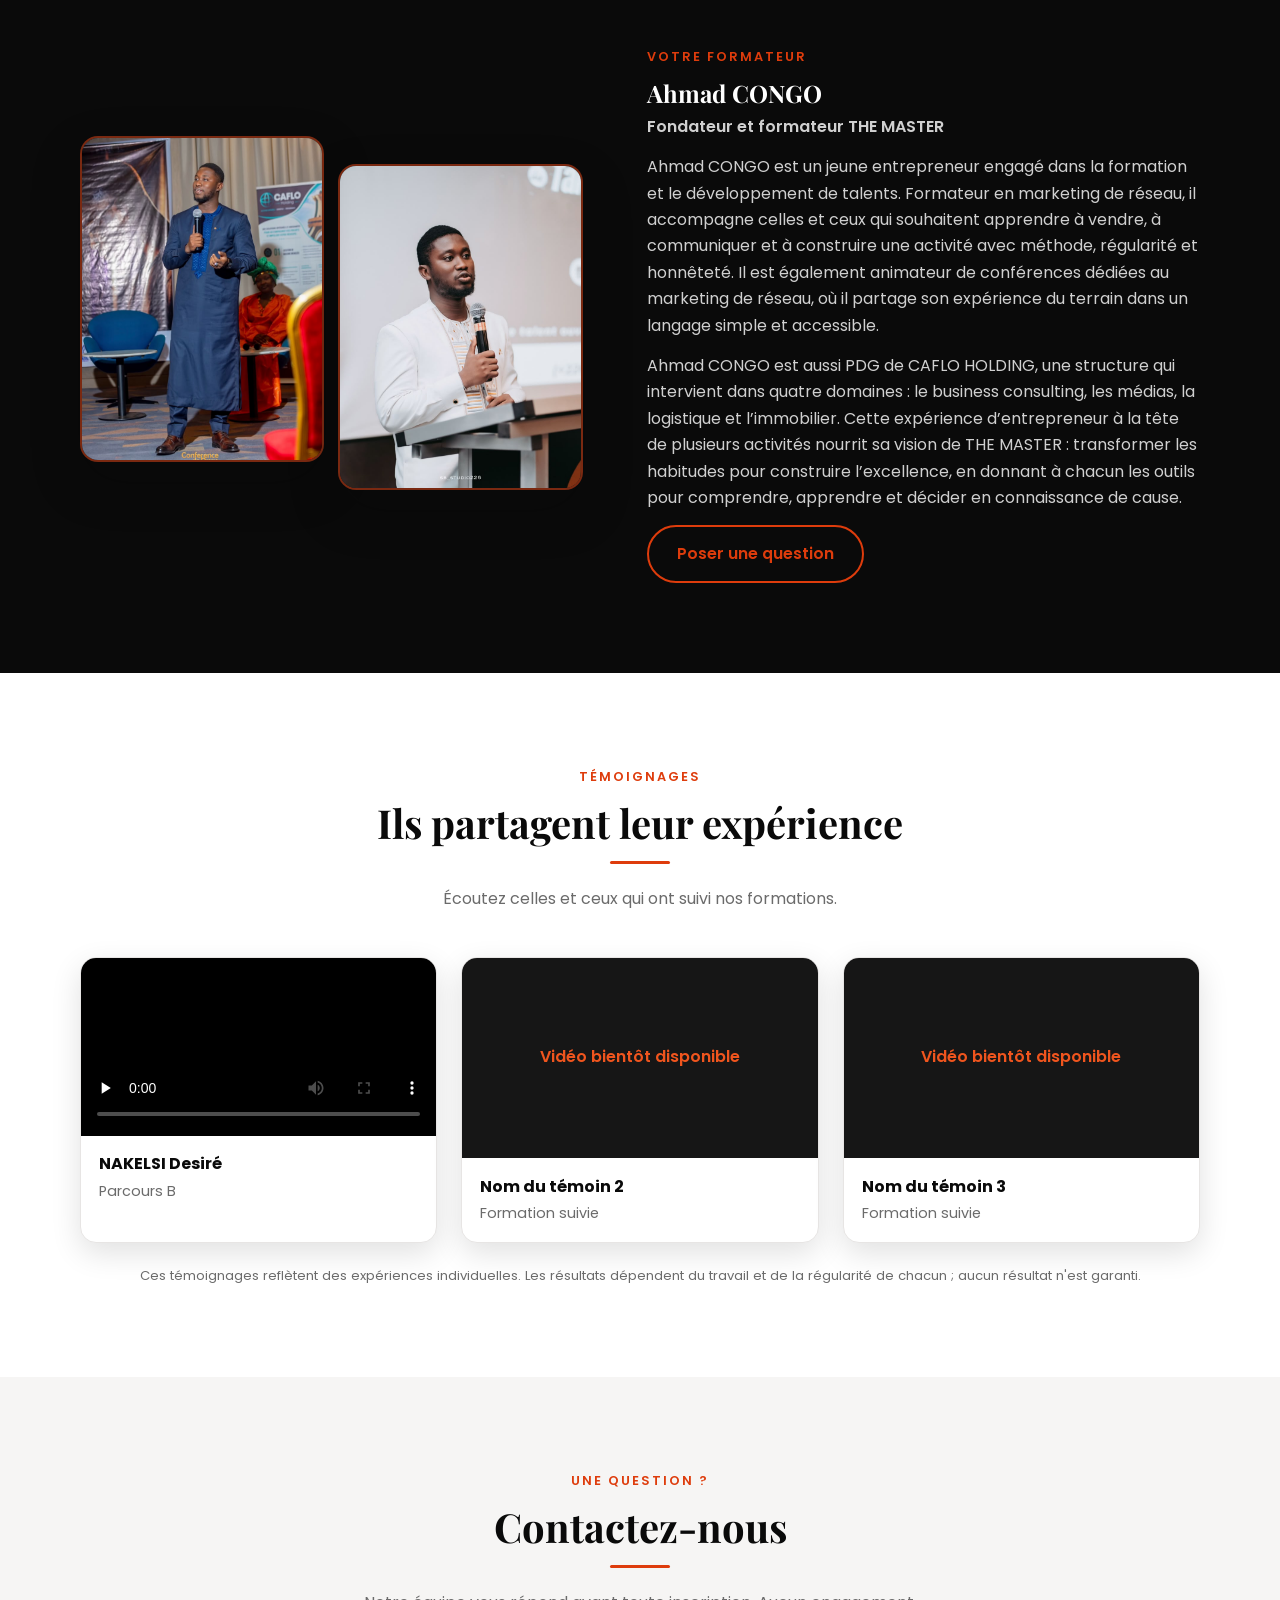
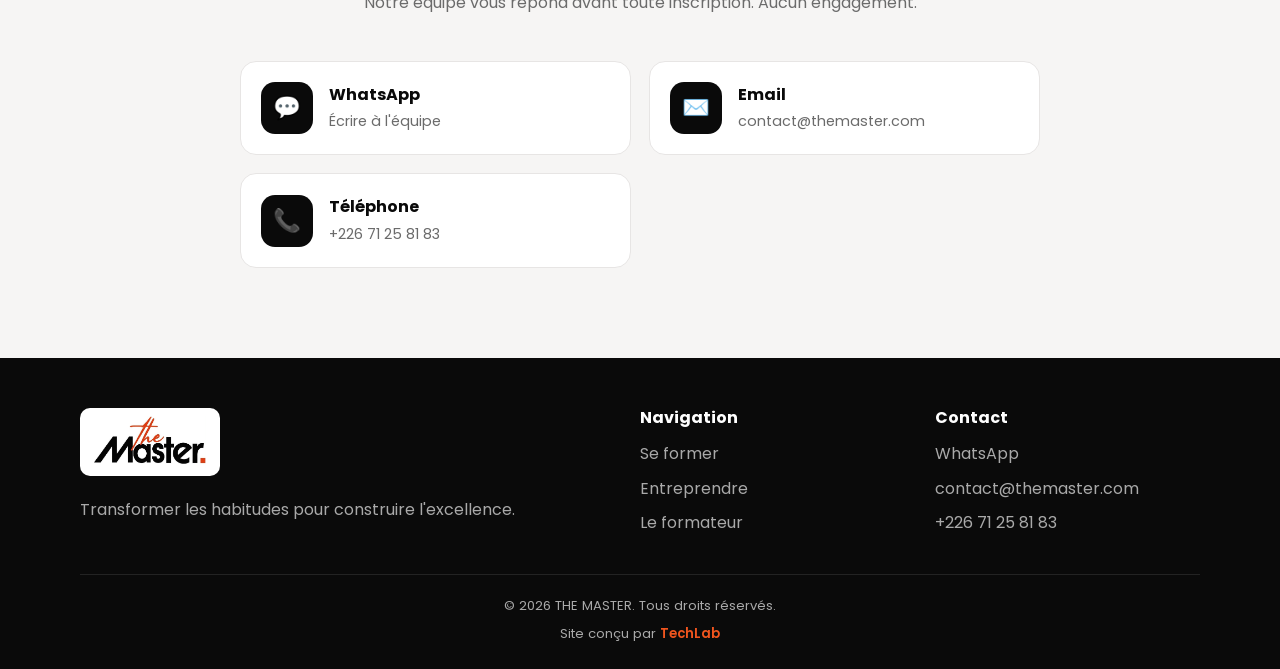
==== commit 0cd05da5: "3e version" ====
--- a/index.html
+++ b/index.html
@@ -9,7 +9,7 @@
   <link rel="preconnect" href="https://fonts.gstatic.com" crossorigin>
   <link href="https://fonts.googleapis.com/css2?family=Playfair+Display:wght@600;700&family=Poppins:wght@400;500;600&display=swap" rel="stylesheet">
   <link rel="stylesheet" href="css/style.css">
-<link rel="icon" href="images/logo.png">
+  <link rel="icon" href="images/logo.png">
 </head>
 <body>
 
@@ -26,29 +26,29 @@
         <a href="entreprendre.html">Entreprendre</a>
         <a href="index.html#formateur">Le formateur</a>
         <a href="index.html#contact">Contact</a>
-        <a href="index.html#choix" class="btn btn-primary">Commencer</a>
+        <a href="index.html#accueil" class="btn btn-primary">Commencer</a>
       </nav>
     </div>
   </header>
 
   <main>
 
-    <!-- ===== HERO ===== -->
-    <section class="hero">
+    <!-- ===== HERO : LES DEUX CHOIX ===== -->
+    <section class="hero" id="accueil">
       <div class="container">
         <div class="hero-content">
           <span class="eyebrow">Programme de transformation professionnelle</span>
           <h1>Transformer les habitudes pour <em>construire l'excellence.</em></h1>
           <p>THE MASTER ne vend pas un rêve. THE MASTER construit des compétences : vendre, créer du contenu, utiliser l'IA et mieux gérer son argent.</p>
           <div class="hero-actions">
-             <a href="formation.html" class="btn btn-primary">Je veux me former uniquement</a>
-             <a href="entreprendre.html" class="btn btn-outline">Je veux entreprendre avec vous</a>
+            <a href="formation.html" class="btn btn-primary">Je veux me former uniquement</a>
+            <a href="entreprendre.html" class="btn btn-outline">Je veux entreprendre avec vous</a>
           </div>
         </div>
       </div>
     </section>
 
-    <!-- ===== PRÉSENTATION ===== -->
+    <!-- ===== PRÉSENTATION DU CONCEPT ===== -->
     <section class="section" id="presentation">
       <div class="container text-center">
         <span class="eyebrow">Notre méthode</span>
@@ -82,53 +82,9 @@
       </div>
     </section>
 
-    <!-- ===== CHOIX DU PARCOURS ===== -->
-    <section class="section section-alt" id="choix">
-      <div class="container text-center">
-        <span class="eyebrow">Votre choix</span>
-        <h2 class="section-title">Comment souhaitez-vous avancer ?</h2>
-        <div class="gold-line"></div>
-        <p class="section-sub">Deux parcours distincts. Prenez le temps de comparer et choisissez librement, sans pression.</p>
-
-        <div class="choice-grid" style="text-align:left;">
-          <div class="choice-card reveal">
-            <div class="choice-icon">🎓</div>
-            <h3>Je veux me former uniquement</h3>
-            <p>Apprenez la vente, la création de contenu, l'IA ou la gestion financière, sans rejoindre d'activité de marketing de réseau.</p>
-            <ul class="check-list">
-              <li>Techniques de vente et objections</li>
-              <li>Création de contenu</li>
-              <li>Initiation à l'intelligence artificielle</li>
-              <li>Gestion financière et bases de l'investissement</li>
-              <li>En présentiel ou en ligne, selon vos préférences</li>
-            </ul>
-            <a href="formation.html" class="btn btn-primary btn-block">Voir les formations</a>
-          </div>
-
-          <div class="choice-card reveal">
-            <div class="choice-icon">🚀</div>
-            <h3>Je veux entreprendre avec vous</h3>
-            <p>Découvrez nos formations et nos produits, puis envisagez une activité de marketing de réseau avec notre équipe, si vous le souhaitez.</p>
-            <ul class="check-list">
-              <li>Packs associant formations et produits</li>
-              <li>Accompagnement par l'équipe</li>
-              <li>Développement de vos compétences de vente</li>
-              <li>Une activité à construire progressivement</li>
-            </ul>
-            <a href="entreprendre.html" class="btn btn-dark btn-block">Découvrir les packs</a>
-          </div>
-        </div>
-      </div>
-    </section>
-
-    <!-- ===== LE FORMATEUR ===== -->
-    <!--
-      IMAGES DU FORMATEUR :
-      Place les photos dans le dossier  images/formateur/
-        - ahmad-congo-1.jpg  (photo principale)
-        - ahmad-congo-2.jpg  (photo secondaire)
-      Si tu n'as qu'une seule photo, supprime le 2e bloc <div class="trainer-photo">.
-    -->
+    <!-- ===== LE FORMATEUR =====
+      Images : images/formateur/ahmad-congo-1.jpg et ahmad-congo-2.jpg
+      Si une seule photo, supprime le 2e bloc <div class="trainer-photo">. -->
     <section class="section section-dark" id="formateur">
       <div class="container">
         <div class="trainer-grid">
@@ -144,36 +100,25 @@
           <div class="trainer-bio reveal">
             <span class="eyebrow">Votre formateur</span>
             <h2>Ahmad CONGO</h2>
-            <p class="trainer-role">Fondateur et formateur — THE MASTER</p>
+            <p class="trainer-role">Fondateur et formateur  THE MASTER</p>
             <!-- BIOGRAPHIE : remplace les paragraphes ci-dessous par la vraie biographie -->
-            <p>[Biographie d'Ahmad CONGO à compléter : son parcours, son expérience, ce qui l'a conduit à créer THE MASTER.]</p>
-            <p>[Sa vision de la formation et ce qu'il souhaite transmettre à ses participants.]</p>
+            <p>Ahmad CONGO est un jeune entrepreneur engagé dans la formation et le développement de talents. Formateur en marketing de réseau, il accompagne celles et ceux qui souhaitent apprendre à vendre, à communiquer et à construire une activité avec méthode, régularité et honnêteté. Il est également animateur de conférences dédiées au marketing de réseau, où il partage son expérience du terrain dans un langage simple et accessible.</p>
+            <p>Ahmad CONGO est aussi PDG de CAFLO HOLDING, une structure qui intervient dans quatre domaines : le business consulting, les médias, la logistique et l’immobilier. Cette expérience d’entrepreneur à la tête de plusieurs activités nourrit sa vision de THE MASTER : transformer les habitudes pour construire l’excellence, en donnant à chacun les outils pour comprendre, apprendre et décider en connaissance de cause.</p>
             <a href="#contact" class="btn btn-outline">Poser une question</a>
           </div>
         </div>
       </div>
     </section>
 
-    <!-- ===== COMMENT ÇA SE PASSE ===== -->
-    <section class="section">
+    <!-- ===== TÉMOIGNAGES (vidéos Cloudinary, voir js/config.js) ===== -->
+    <section class="section" id="temoignages">
       <div class="container text-center">
-        <span class="eyebrow">Simple et transparent</span>
-        <h2 class="section-title">Comment s'inscrire ?</h2>
+        <span class="eyebrow">Témoignages</span>
+        <h2 class="section-title">Ils partagent leur expérience</h2>
         <div class="gold-line"></div>
-        <p class="section-sub">Une inscription en quelques minutes, depuis votre téléphone.</p>
-
-        <div class="steps" style="text-align:left;">
-          <div class="step reveal"><h4>Choisissez votre pack</h4><p>Comparez les offres et sélectionnez celle qui vous convient.</p></div>
-          <div class="step reveal"><h4>Remplissez le formulaire</h4><p>Vos informations et votre moyen de paiement préféré.</p></div>
-          <div class="step reveal"><h4>Effectuez le paiement</h4><p>Orange Money, Moov Money ou Wave, depuis votre téléphone.</p></div>
-          <div class="step reveal"><h4>Envoyez votre preuve</h4><p>Un message WhatsApp prérempli, il ne reste qu'à joindre la capture.</p></div>
-          <div class="step reveal"><h4>Vérification par l'équipe</h4><p>Nous contrôlons votre paiement manuellement.</p></div>
-          <div class="step reveal"><h4>Accès confirmé</h4><p>Une fois validé, vous recevez vos accès et les prochaines étapes.</p></div>
-        </div>
-
-        <div class="notice" style="text-align:left;">
-          <strong>Transparence :</strong> THE MASTER ne promet ni revenu garanti, ni résultat rapide. Les résultats dépendent du travail réalisé, de la régularité et de la manière dont chacun développe son activité.
-        </div>
+        <p class="section-sub">Écoutez celles et ceux qui ont suivi nos formations.</p>
+        <div class="video-grid" id="temoignages-liste"></div>
+        <p class="fine-print">Ces témoignages reflètent des expériences individuelles. Les résultats dépendent du travail et de la régularité de chacun ; aucun résultat n'est garanti.</p>
       </div>
     </section>
 
@@ -229,11 +174,10 @@
           </ul>
         </div>
       </div>
-      <div class="footer-bottom">© <span data-year></span> THE MASTER. Tous droits réservés.</div>
+      <div class="footer-bottom">© <span data-year></span> THE MASTER. Tous droits réservés. <span class="credit">Site conçu par <a href="https://kaderfor.github.io/portfolio-kader/" target="_blank" rel="noopener">TechLab</a></span></div>
     </div>
   </footer>
 
-  <!-- Bouton WhatsApp flottant -->
   <a class="wa-float" data-wa href="#" aria-label="Discuter sur WhatsApp">💬</a>
 
   <script src="js/config.js"></script>
@@ -242,6 +186,3 @@
 </html>
 
 
-
-<a href="#choix" class="btn btn-primary">Choisir mon parcours</a>
-<a href="#presentation" class="btn btn-outline">Découvrir la méthode</a>
--- a/css/style.css
+++ b/css/style.css
@@ -453,4 +453,33 @@
 html { scroll-padding-top: 110px; }
 
 /* pied de page */
-.site-footer .logo-img { height: 52px; }+.site-footer .logo-img { height: 52px; }
+
+/* ============ VUES (effet « nouvelle page ») ============ */
+[hidden] { display: none !important; }
+[data-view]:not([hidden]) { animation: fadeIn 0.45s ease; }
+.back-link { display: inline-flex; align-items: center; gap: 8px; font-weight: 600; color: var(--navy); margin-bottom: 22px; }
+.back-link:hover { color: var(--gold); }
+
+/* ============ IMAGES DES PACKS ============ */
+.pack-image { border-radius: 14px; overflow: hidden; aspect-ratio: 4 / 3; background: var(--bg); margin-bottom: 20px; border: 1px solid var(--line); }
+.pack-image img { width: 100%; height: 100%; object-fit: cover; }
+.pack-image.placeholder { display: grid; place-items: center; text-align: center; padding: 14px; color: var(--muted); font-size: 0.85rem; border: 2px dashed var(--gold); }
+.pack-list li.list-title { padding-left: 0; margin-top: 8px; color: var(--navy); }
+.pack-list li.list-title::before { content: ""; }
+
+/* ============ VIDÉOS DE TÉMOIGNAGES ============ */
+.video-grid { display: grid; gap: 24px; grid-template-columns: 1fr; }
+.video-card { background: var(--white); border: 1px solid var(--line); border-radius: var(--radius); overflow: hidden; box-shadow: var(--shadow); text-align: left; }
+.video-card video { width: 100%; max-height: 72vh; background: #000; display: block; }
+.video-placeholder { aspect-ratio: 16 / 9; display: grid; place-items: center; background: var(--navy-2); color: var(--gold-2); font-weight: 600; }
+.video-info { padding: 16px 18px; }
+.video-info strong { display: block; color: var(--navy); }
+.video-info span { color: var(--muted); font-size: 0.9rem; }
+.fine-print { font-size: 0.82rem; color: var(--muted); margin-top: 22px; }
+@media (min-width: 1000px) { .video-grid { grid-template-columns: repeat(3, 1fr); } }
+
+/* ============ CRÉDIT DU SITE ============ */
+.footer-bottom .credit { display: block; margin-top: 6px; }
+.footer-bottom .credit a { color: var(--gold-2); font-weight: 600; }
+.footer-bottom .credit a:hover { text-decoration: underline; }
